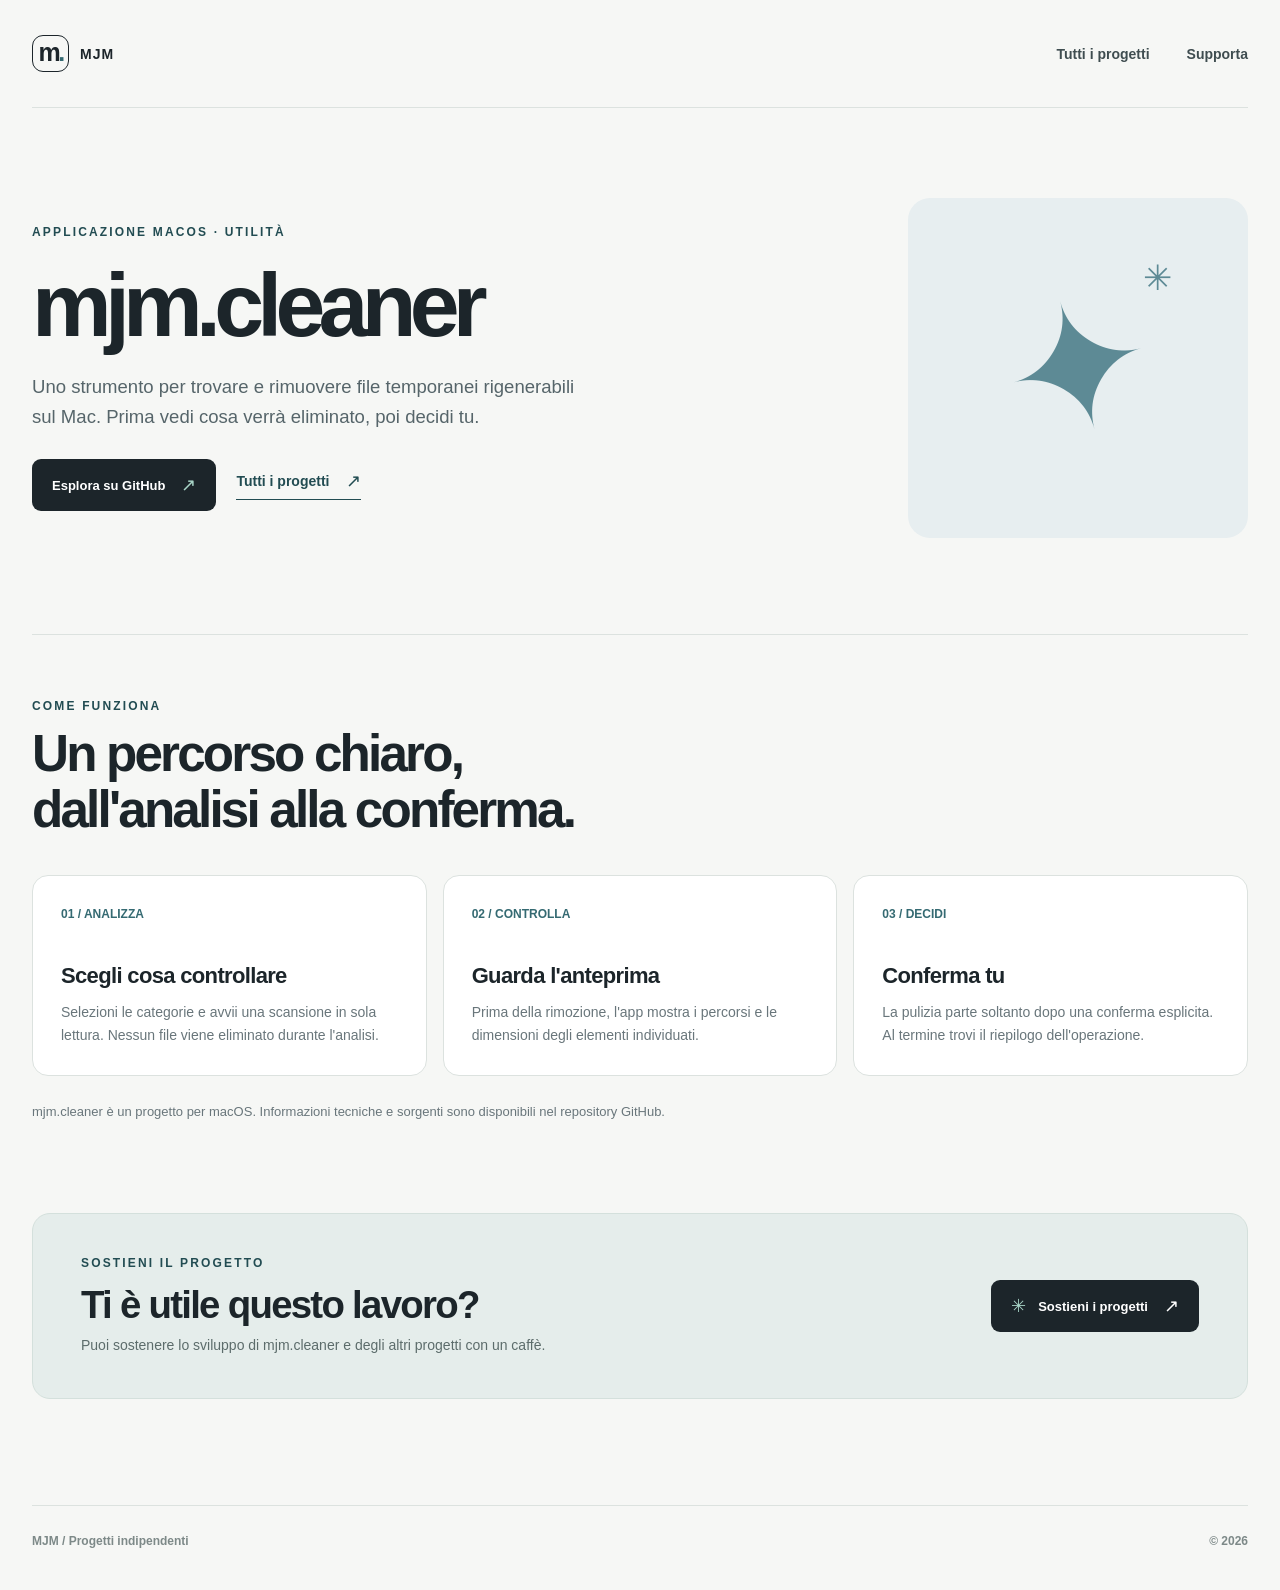
==== projects/mjm-cleaner.html @ 10902856 "feat: add cleaner project detail" ====
<!doctype html>
<html lang="it">
  <head>
    <meta charset="utf-8">
    <meta name="viewport" content="width=device-width, initial-scale=1">
    <meta name="theme-color" content="#f6f7f5">
    <meta name="description" content="mjm.cleaner è un'applicazione macOS per analizzare e rimuovere file temporanei rigenerabili con anteprima e conferma esplicita.">
    <title>mjm.cleaner — MJM</title>
    <link rel="stylesheet" href="../assets/site.css">
  </head>
  <body>
    <div class="page-shell">
      <header class="site-header">
        <a class="brand" href="../index.html" aria-label="MJM, torna alla vetrina">
          <span class="brand-mark" aria-hidden="true">m<span>.</span></span>
          <span class="brand-name">MJM</span>
        </a>
        <nav class="site-nav" aria-label="Navigazione principale">
          <a href="../index.html#projects">Tutti i progetti</a>
          <a href="#support">Supporta</a>
        </nav>
      </header>

      <main>
        <section class="detail-hero" aria-labelledby="cleaner-title">
          <div>
            <p class="eyebrow">Applicazione macOS · Utilità</p>
            <h1 id="cleaner-title">mjm.cleaner</h1>
            <p class="hero-description">Uno strumento per trovare e rimuovere file temporanei rigenerabili sul Mac. Prima vedi cosa verrà eliminato, poi decidi tu.</p>
            <div class="detail-actions">
              <a class="support-button" href="https://github.com/markjackmilian/mjm.cleaner" target="_blank" rel="noopener noreferrer" aria-label="Esplora il repository di mjm.cleaner su GitHub, si apre in una nuova scheda">Esplora su GitHub <span aria-hidden="true">↗</span></a>
              <a class="text-link" href="../index.html#projects">Tutti i progetti <span aria-hidden="true">↗</span></a>
            </div>
          </div>
          <div class="detail-art" aria-hidden="true"><span class="cleaner-spark cleaner-spark--one">✦</span><span class="cleaner-spark cleaner-spark--two">✳</span></div>
        </section>

        <section class="detail-section" aria-labelledby="how-title">
          <p class="eyebrow">Come funziona</p>
          <h2 id="how-title">Un percorso chiaro, dall'analisi alla conferma.</h2>
          <div class="steps-grid">
            <article class="step"><span class="step-index">01 / ANALIZZA</span><h3>Scegli cosa controllare</h3><p>Selezioni le categorie e avvii una scansione in sola lettura. Nessun file viene eliminato durante l'analisi.</p></article>
            <article class="step"><span class="step-index">02 / CONTROLLA</span><h3>Guarda l'anteprima</h3><p>Prima della rimozione, l'app mostra i percorsi e le dimensioni degli elementi individuati.</p></article>
            <article class="step"><span class="step-index">03 / DECIDI</span><h3>Conferma tu</h3><p>La pulizia parte soltanto dopo una conferma esplicita. Al termine trovi il riepilogo dell'operazione.</p></article>
          </div>
          <p class="detail-note">mjm.cleaner è un progetto per macOS. Informazioni tecniche e sorgenti sono disponibili nel repository GitHub.</p>
        </section>

        <section class="support" id="support" aria-labelledby="support-title">
          <div>
            <p class="eyebrow">Sostieni il progetto</p>
            <h2 id="support-title">Ti è utile questo lavoro?</h2>
            <p>Puoi sostenere lo sviluppo di mjm.cleaner e degli altri progetti con un caffè.</p>
          </div>
          <a class="support-button" href="https://buymeacoffee.com/bugbrew" target="_blank" rel="noopener noreferrer" aria-label="Sostieni i progetti su Buy Me a Coffee, si apre in una nuova scheda"><span aria-hidden="true">✳</span> Sostieni i progetti <span aria-hidden="true">↗</span></a>
        </section>
      </main>

      <footer class="site-footer"><span>MJM / Progetti indipendenti</span><span>© 2026</span></footer>
    </div>
  </body>
</html>
---- assets/site.css ----
:root {
  color-scheme: light;
  --canvas: #f6f7f5;
  --surface: #fff;
  --ink: #1c252a;
  --muted: #69767b;
  --line: #dce2df;
  --accent: #356a72;
  --accent-dark: #224c52;
  --soft: #e5edeb;
  font-family: -apple-system, BlinkMacSystemFont, "Segoe UI", Inter, sans-serif;
  font-synthesis: none;
  text-rendering: optimizeLegibility;
  -webkit-font-smoothing: antialiased;
}

* { box-sizing: border-box; }
html { scroll-behavior: smooth; }
body { margin: 0; background: var(--canvas); color: var(--ink); }
a { color: inherit; }
a:focus-visible { outline: 3px solid var(--accent); outline-offset: 5px; border-radius: 3px; }
::selection { background: #d1e4dd; }

.page-shell { width: min(100% - 64px, 1248px); margin-inline: auto; }
.site-header { display: flex; align-items: center; justify-content: space-between; min-height: 108px; border-bottom: 1px solid var(--line); }
.brand { display: inline-flex; align-items: center; gap: 11px; text-decoration: none; font-size: 14px; font-weight: 780; letter-spacing: .07em; }
.brand-mark { display: flex; align-items: baseline; justify-content: center; width: 37px; height: 37px; padding-top: 4px; border: 1px solid var(--ink); border-radius: 11px; font-size: 25px; letter-spacing: -.1em; line-height: 1; }
.brand-mark span { color: var(--accent); }
.site-nav { display: flex; align-items: center; gap: 37px; }
.site-nav a { color: #3f4d50; font-size: 14px; font-weight: 600; text-decoration: none; transition: color .2s ease; }
.site-nav a:hover { color: var(--accent); }

.hero { display: grid; grid-template-columns: minmax(0, 1fr) 238px; gap: 70px; min-height: 560px; padding: 110px 0 106px; }
.hero-copy { max-width: 810px; }
.eyebrow { margin: 0; color: var(--accent-dark); font-size: 12px; font-weight: 780; letter-spacing: .18em; text-transform: uppercase; }
.status-dot { display: inline-block; width: 7px; height: 7px; margin: 0 8px 2px 0; border-radius: 50%; background: #78a79e; }
h1, h2, h3, p { margin-top: 0; }
.hero h1 { margin: 27px 0 29px; max-width: 870px; font-size: clamp(55px, 6.6vw, 98px); line-height: .99; letter-spacing: -.077em; font-weight: 680; }
.hero h1 em { font-style: normal; color: var(--accent); }
.hero-description { max-width: 555px; color: #56656a; font-size: clamp(17px, 1.45vw, 20px); line-height: 1.6; }
.text-link { display: inline-flex; align-items: center; gap: 17px; border-bottom: 1px solid currentColor; padding-bottom: 7px; color: var(--accent-dark); font-size: 14px; font-weight: 750; text-decoration: none; }
.text-link span { font-size: 18px; }
.hero-link { margin-top: 24px; }
.hero-aside { align-self: end; display: flex; flex-direction: column; gap: 22px; color: #728081; font-size: 10px; font-weight: 800; letter-spacing: .14em; }
.hero-orbit { position: relative; display: block; width: 210px; aspect-ratio: 1; border: 1px solid #d8e3e0; border-radius: 50%; }
.hero-orbit::before, .hero-orbit::after { content: ""; position: absolute; border: 1px solid #d8e3e0; border-radius: 50%; }
.hero-orbit::before { inset: 26px; }
.hero-orbit::after { inset: 56px; }
.hero-orbit span { position: absolute; top: 28px; right: 26px; width: 15px; height: 15px; border-radius: 50%; background: var(--accent); }

.projects-section { padding: 92px 0 116px; border-top: 1px solid var(--line); scroll-margin-top: 28px; }
.section-heading { display: flex; justify-content: space-between; align-items: end; gap: 30px; margin-bottom: 38px; }
.section-heading h2 { margin: 15px 0 0; font-size: clamp(37px, 4vw, 56px); line-height: 1.08; letter-spacing: -.055em; font-weight: 660; }
.section-heading h2 span { color: #7c8a8d; }
.section-heading > p { margin: 0 2px 5px 0; color: var(--muted); font-size: 14px; line-height: 1.6; }
.project-grid { display: grid; grid-template-columns: repeat(3, minmax(0, 1fr)); gap: 16px; }
.project-card { display: flex; flex-direction: column; min-width: 0; min-height: 438px; overflow: hidden; background: var(--surface); border: 1px solid var(--line); border-radius: 18px; transition: transform .25s ease, box-shadow .25s ease, border-color .25s ease; }
.project-card:not(.project-card--soon):hover { transform: translateY(-4px); box-shadow: 0 18px 36px #1b363c0a; border-color: #c9d7d3; }
.card-top { display: flex; align-items: center; justify-content: space-between; padding: 25px 25px 0; }
.card-index { color: #8b9898; font-size: 12px; font-weight: 700; letter-spacing: .08em; }
.card-category { padding: 7px 10px; border-radius: 100px; background: #f3f6f4; color: #536764; font-size: 11px; font-weight: 720; }
.card-art { position: relative; display: grid; place-items: center; min-height: 198px; margin: 18px 24px 0; overflow: hidden; border-radius: 11px; }
.card-art--toolotoolo { background: #e8eee6; }
.toolotoolo-shape { width: 110px; height: 110px; border-radius: 32px; background: #95b5a2; transform: rotate(-22deg); box-shadow: 46px 25px 0 -17px #d2e1d4, -39px -21px 0 -25px #5f8d79; }
.card-art--orbit { background: #e9e9ee; }
.orbit-ring { position: absolute; border: 1px solid #aeb5c7; border-radius: 50%; transform: rotate(-30deg) scaleY(.57); }
.orbit-ring--outer { width: 220px; height: 220px; }
.orbit-ring--inner { width: 155px; height: 155px; border-color: #717e9d; }
.orbit-core { width: 72px; height: 72px; border-radius: 50%; background: #7182ad; box-shadow: inset -18px -14px 22px #566b96; }
.card-art--cleaner { background: #e7eef0; }
.cleaner-spark { position: absolute; color: #5d8a95; line-height: 1; }
.cleaner-spark--one { font-size: 126px; transform: rotate(-15deg); }
.cleaner-spark--two { top: 26px; right: 77px; font-size: 29px; }
.card-content { display: flex; flex: 1; flex-direction: column; padding: 25px; }
.card-content h3 { margin: 0 0 10px; font-size: 27px; line-height: 1.1; font-weight: 680; letter-spacing: -.045em; }
.card-content p { margin: 0; max-width: 290px; color: var(--muted); font-size: 14px; line-height: 1.55; }
.card-link { display: inline-flex; align-items: center; justify-content: space-between; gap: 12px; align-self: stretch; margin-top: auto; padding-top: 28px; color: var(--accent-dark); font-size: 13px; font-weight: 760; text-decoration: none; }
.card-link span { font-size: 19px; transition: transform .2s ease; }
.card-link:hover span { transform: translate(2px, -2px); }
.project-card--soon { background: transparent; border-style: dashed; border-color: #cfd9d5; }
.project-card--soon .card-category { background: #e8eeeb; color: #6c807b; }
.soon-mark { display: grid; place-items: center; flex: 1; min-height: 185px; color: #acbdb6; font-size: 86px; font-weight: 220; line-height: 1; }
.project-card--soon .card-content { flex: 0 0 auto; }
.project-card--soon .card-content h3 { color: #677772; }
.soon-label { margin-top: 29px; color: #879792; font-size: 12px; font-weight: 700; }

.support { display: flex; align-items: center; justify-content: space-between; gap: 36px; margin: 0 0 106px; padding: 42px 48px; border: 1px solid #d4e0dc; border-radius: 18px; background: var(--soft); scroll-margin-top: 28px; }
.support h2 { margin: 13px 0 8px; font-size: clamp(28px, 3vw, 40px); line-height: 1.15; letter-spacing: -.045em; font-weight: 660; }
.support p:last-child { margin: 0; color: #5c6c6b; font-size: 14px; line-height: 1.55; }
.support-button { display: inline-flex; align-items: center; justify-content: center; gap: 12px; flex: 0 0 auto; min-height: 52px; padding: 0 20px; border-radius: 9px; background: var(--ink); color: #fff; font-size: 13px; font-weight: 730; text-decoration: none; transition: background .2s ease, transform .2s ease; }
.support-button:hover { background: var(--accent-dark); transform: translateY(-2px); }
.support-button span:first-child { font-size: 18px; color: #a8d5c7; }
.support-button span:last-child { font-size: 18px; margin-left: 4px; }
.site-footer { display: flex; justify-content: space-between; gap: 20px; padding: 28px 0 42px; border-top: 1px solid var(--line); color: #7d8988; font-size: 12px; font-weight: 600; }

.detail-hero { display: grid; grid-template-columns: minmax(0, 1fr) 340px; gap: 70px; align-items: center; padding: 90px 0 96px; }
.detail-hero h1 { margin: 22px 0 22px; font-size: clamp(59px, 7vw, 100px); line-height: 1; letter-spacing: -.075em; font-weight: 690; }
.detail-hero .hero-description { margin-bottom: 28px; }
.detail-actions { display: flex; flex-wrap: wrap; gap: 20px; align-items: center; }
.detail-art { position: relative; display: grid; place-items: center; height: 340px; border-radius: 22px; background: #e7eef0; overflow: hidden; }
.detail-art .cleaner-spark--one { font-size: 175px; }
.detail-art .cleaner-spark--two { top: 62px; right: 76px; font-size: 35px; }
.detail-section { padding: 64px 0 90px; border-top: 1px solid var(--line); }
.detail-section h2 { max-width: 650px; margin: 13px 0 36px; font-size: clamp(34px, 4vw, 52px); line-height: 1.1; letter-spacing: -.055em; }
.steps-grid { display: grid; grid-template-columns: repeat(3, minmax(0, 1fr)); gap: 16px; }
.step { padding: 28px; border: 1px solid var(--line); border-radius: 16px; background: var(--surface); }
.step-index { display: inline-block; margin-bottom: 42px; color: var(--accent); font-size: 12px; font-weight: 760; }
.step h3 { margin-bottom: 12px; font-size: 22px; letter-spacing: -.03em; }
.step p { margin-bottom: 0; color: var(--muted); font-size: 14px; line-height: 1.65; }
.detail-note { margin: 26px 0 0; color: var(--muted); font-size: 13px; line-height: 1.6; }

@media (max-width: 970px) {
  .hero { grid-template-columns: minmax(0, 1fr) 170px; gap: 30px; }
  .hero-orbit { width: 165px; }
  .project-grid { grid-template-columns: repeat(2, minmax(0, 1fr)); }
  .detail-hero { grid-template-columns: minmax(0, 1fr) 250px; gap: 28px; }
  .detail-art { height: 250px; }
  .steps-grid { grid-template-columns: repeat(2, minmax(0, 1fr)); }
}

@media (max-width: 640px) {
  .page-shell { width: min(100% - 36px, 500px); }
  .site-header { min-height: 76px; }
  .brand-name { display: none; }
  .site-nav { gap: 20px; }
  .site-nav a { font-size: 13px; }
  .hero { display: block; min-height: auto; padding: 78px 0 83px; }
  .hero h1 { font-size: clamp(50px, 12.3vw, 76px); }
  .hero-description { font-size: 17px; }
  .hero-aside { display: none; }
  .projects-section { padding: 70px 0 82px; }
  .section-heading { display: block; margin-bottom: 29px; }
  .section-heading > p { margin-top: 13px; }
  .section-heading > p br { display: none; }
  .project-grid { grid-template-columns: 1fr; gap: 14px; }
  .project-card { min-height: 410px; }
  .support { display: block; padding: 31px 25px; margin-bottom: 75px; }
  .support-button { margin-top: 25px; }
  .site-footer { padding-bottom: 30px; }
  .detail-hero { display: block; padding: 70px 0 78px; }
  .detail-art { height: 245px; margin-top: 42px; }
  .detail-section { padding: 60px 0 72px; }
  .steps-grid { grid-template-columns: 1fr; }
  .step-index { margin-bottom: 30px; }
}

@media (prefers-reduced-motion: reduce) {
  html { scroll-behavior: auto; }
  *, *::before, *::after { transition-duration: .01ms !important; animation-duration: .01ms !important; }
}
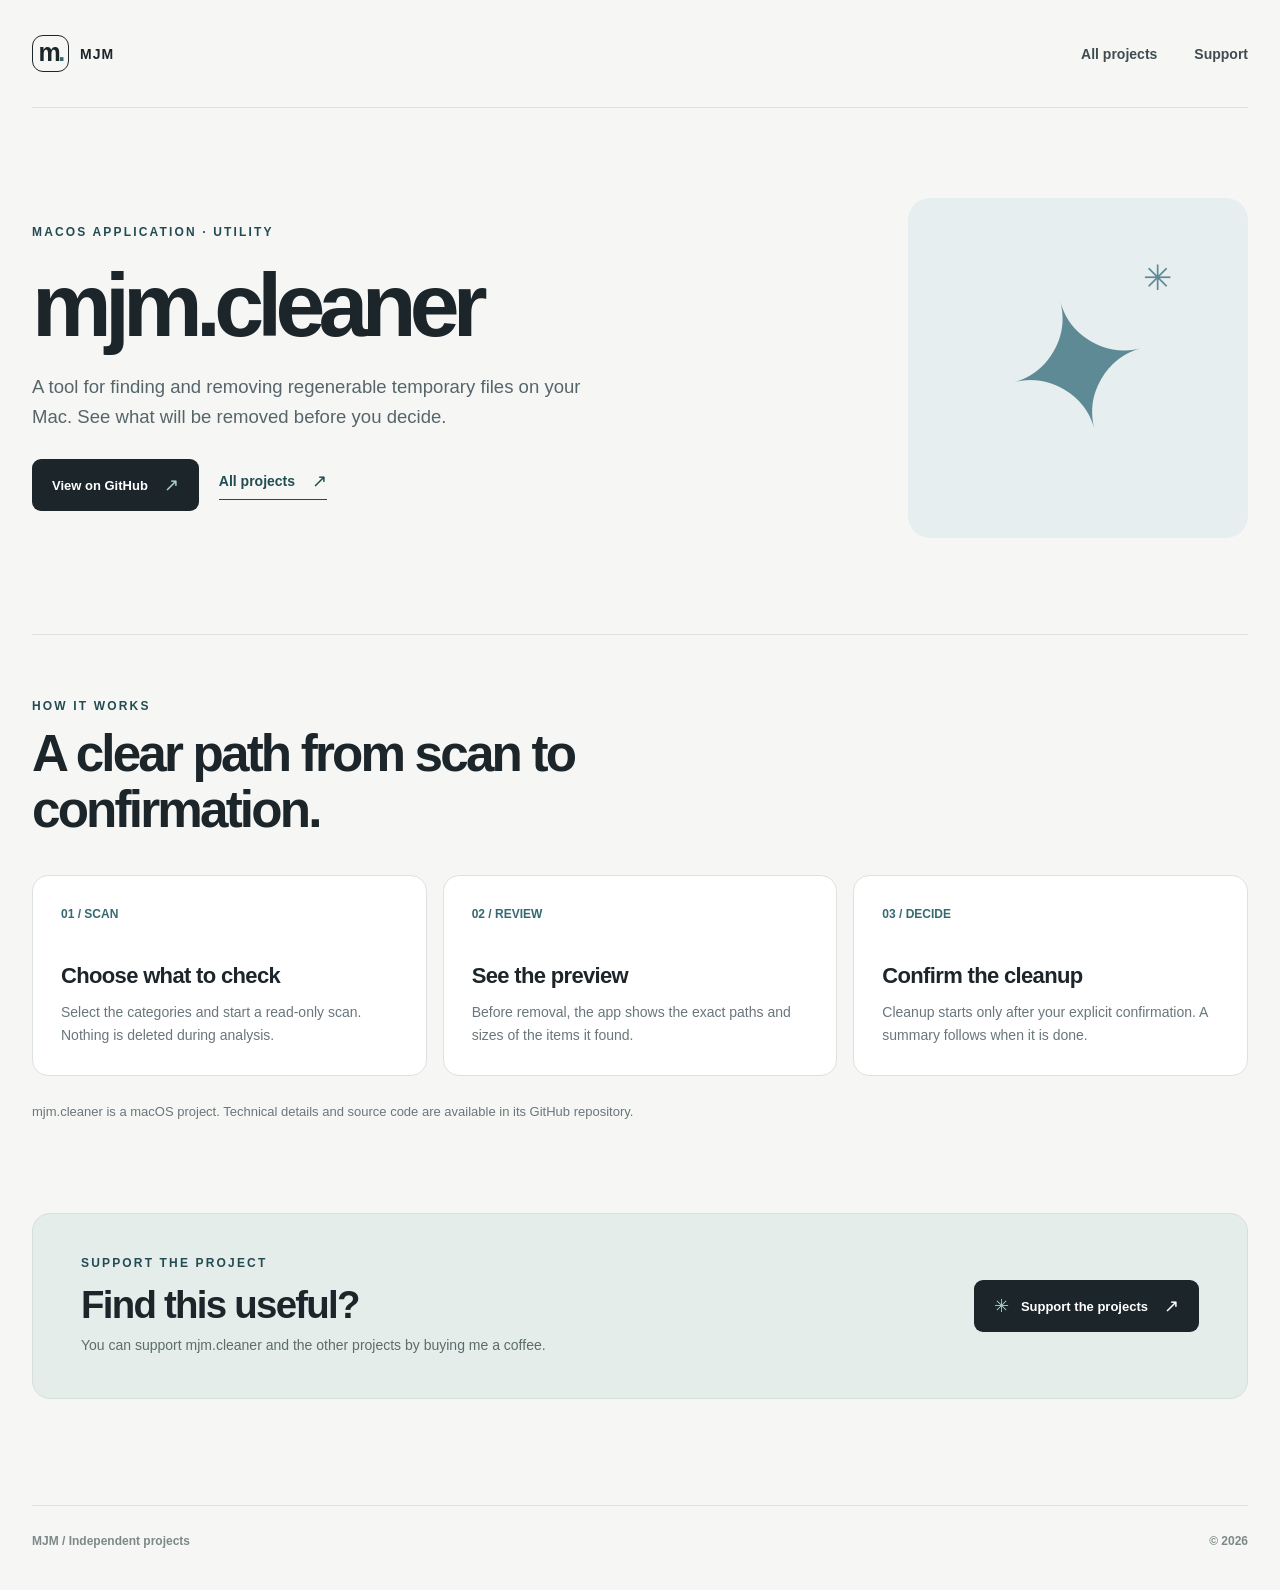
==== commit 5a219ca9: "feat: switch showcase to English and document Pages release" ====
--- a/projects/mjm-cleaner.html
+++ b/projects/mjm-cleaner.html
@@ -1,62 +1,62 @@
 <!doctype html>
-<html lang="it">
+<html lang="en">
   <head>
     <meta charset="utf-8">
     <meta name="viewport" content="width=device-width, initial-scale=1">
     <meta name="theme-color" content="#f6f7f5">
-    <meta name="description" content="mjm.cleaner è un'applicazione macOS per analizzare e rimuovere file temporanei rigenerabili con anteprima e conferma esplicita.">
+    <meta name="description" content="mjm.cleaner is a macOS app for finding and removing regenerable temporary files with a preview and explicit confirmation.">
     <title>mjm.cleaner — MJM</title>
     <link rel="stylesheet" href="../assets/site.css">
   </head>
   <body>
     <div class="page-shell">
       <header class="site-header">
-        <a class="brand" href="../index.html" aria-label="MJM, torna alla vetrina">
+        <a class="brand" href="../index.html" aria-label="MJM, back to the showcase">
           <span class="brand-mark" aria-hidden="true">m<span>.</span></span>
           <span class="brand-name">MJM</span>
         </a>
-        <nav class="site-nav" aria-label="Navigazione principale">
-          <a href="../index.html#projects">Tutti i progetti</a>
-          <a href="#support">Supporta</a>
+        <nav class="site-nav" aria-label="Main navigation">
+          <a href="../index.html#projects">All projects</a>
+          <a href="#support">Support</a>
         </nav>
       </header>
 
       <main>
         <section class="detail-hero" aria-labelledby="cleaner-title">
           <div>
-            <p class="eyebrow">Applicazione macOS · Utilità</p>
+            <p class="eyebrow">macOS application · Utility</p>
             <h1 id="cleaner-title">mjm.cleaner</h1>
-            <p class="hero-description">Uno strumento per trovare e rimuovere file temporanei rigenerabili sul Mac. Prima vedi cosa verrà eliminato, poi decidi tu.</p>
+            <p class="hero-description">A tool for finding and removing regenerable temporary files on your Mac. See what will be removed before you decide.</p>
             <div class="detail-actions">
-              <a class="support-button" href="https://github.com/markjackmilian/mjm.cleaner" target="_blank" rel="noopener noreferrer" aria-label="Esplora il repository di mjm.cleaner su GitHub, si apre in una nuova scheda">Esplora su GitHub <span aria-hidden="true">↗</span></a>
-              <a class="text-link" href="../index.html#projects">Tutti i progetti <span aria-hidden="true">↗</span></a>
+              <a class="support-button" href="https://github.com/markjackmilian/mjm.cleaner" target="_blank" rel="noopener noreferrer" aria-label="Explore the mjm.cleaner repository on GitHub, opens in a new tab">View on GitHub <span aria-hidden="true">↗</span></a>
+              <a class="text-link" href="../index.html#projects">All projects <span aria-hidden="true">↗</span></a>
             </div>
           </div>
           <div class="detail-art" aria-hidden="true"><span class="cleaner-spark cleaner-spark--one">✦</span><span class="cleaner-spark cleaner-spark--two">✳</span></div>
         </section>
 
         <section class="detail-section" aria-labelledby="how-title">
-          <p class="eyebrow">Come funziona</p>
-          <h2 id="how-title">Un percorso chiaro, dall'analisi alla conferma.</h2>
+          <p class="eyebrow">How it works</p>
+          <h2 id="how-title">A clear path from scan to confirmation.</h2>
           <div class="steps-grid">
-            <article class="step"><span class="step-index">01 / ANALIZZA</span><h3>Scegli cosa controllare</h3><p>Selezioni le categorie e avvii una scansione in sola lettura. Nessun file viene eliminato durante l'analisi.</p></article>
-            <article class="step"><span class="step-index">02 / CONTROLLA</span><h3>Guarda l'anteprima</h3><p>Prima della rimozione, l'app mostra i percorsi e le dimensioni degli elementi individuati.</p></article>
-            <article class="step"><span class="step-index">03 / DECIDI</span><h3>Conferma tu</h3><p>La pulizia parte soltanto dopo una conferma esplicita. Al termine trovi il riepilogo dell'operazione.</p></article>
+            <article class="step"><span class="step-index">01 / SCAN</span><h3>Choose what to check</h3><p>Select the categories and start a read-only scan. Nothing is deleted during analysis.</p></article>
+            <article class="step"><span class="step-index">02 / REVIEW</span><h3>See the preview</h3><p>Before removal, the app shows the exact paths and sizes of the items it found.</p></article>
+            <article class="step"><span class="step-index">03 / DECIDE</span><h3>Confirm the cleanup</h3><p>Cleanup starts only after your explicit confirmation. A summary follows when it is done.</p></article>
           </div>
-          <p class="detail-note">mjm.cleaner è un progetto per macOS. Informazioni tecniche e sorgenti sono disponibili nel repository GitHub.</p>
+          <p class="detail-note">mjm.cleaner is a macOS project. Technical details and source code are available in its GitHub repository.</p>
         </section>
 
         <section class="support" id="support" aria-labelledby="support-title">
           <div>
-            <p class="eyebrow">Sostieni il progetto</p>
-            <h2 id="support-title">Ti è utile questo lavoro?</h2>
-            <p>Puoi sostenere lo sviluppo di mjm.cleaner e degli altri progetti con un caffè.</p>
+            <p class="eyebrow">Support the project</p>
+            <h2 id="support-title">Find this useful?</h2>
+            <p>You can support mjm.cleaner and the other projects by buying me a coffee.</p>
           </div>
-          <a class="support-button" href="https://buymeacoffee.com/bugbrew" target="_blank" rel="noopener noreferrer" aria-label="Sostieni i progetti su Buy Me a Coffee, si apre in una nuova scheda"><span aria-hidden="true">✳</span> Sostieni i progetti <span aria-hidden="true">↗</span></a>
+          <a class="support-button" href="https://buymeacoffee.com/bugbrew" target="_blank" rel="noopener noreferrer" aria-label="Support the projects on Buy Me a Coffee, opens in a new tab"><span aria-hidden="true">✳</span> Support the projects <span aria-hidden="true">↗</span></a>
         </section>
       </main>
 
-      <footer class="site-footer"><span>MJM / Progetti indipendenti</span><span>© 2026</span></footer>
+      <footer class="site-footer"><span>MJM / Independent projects</span><span>© 2026</span></footer>
     </div>
   </body>
 </html>
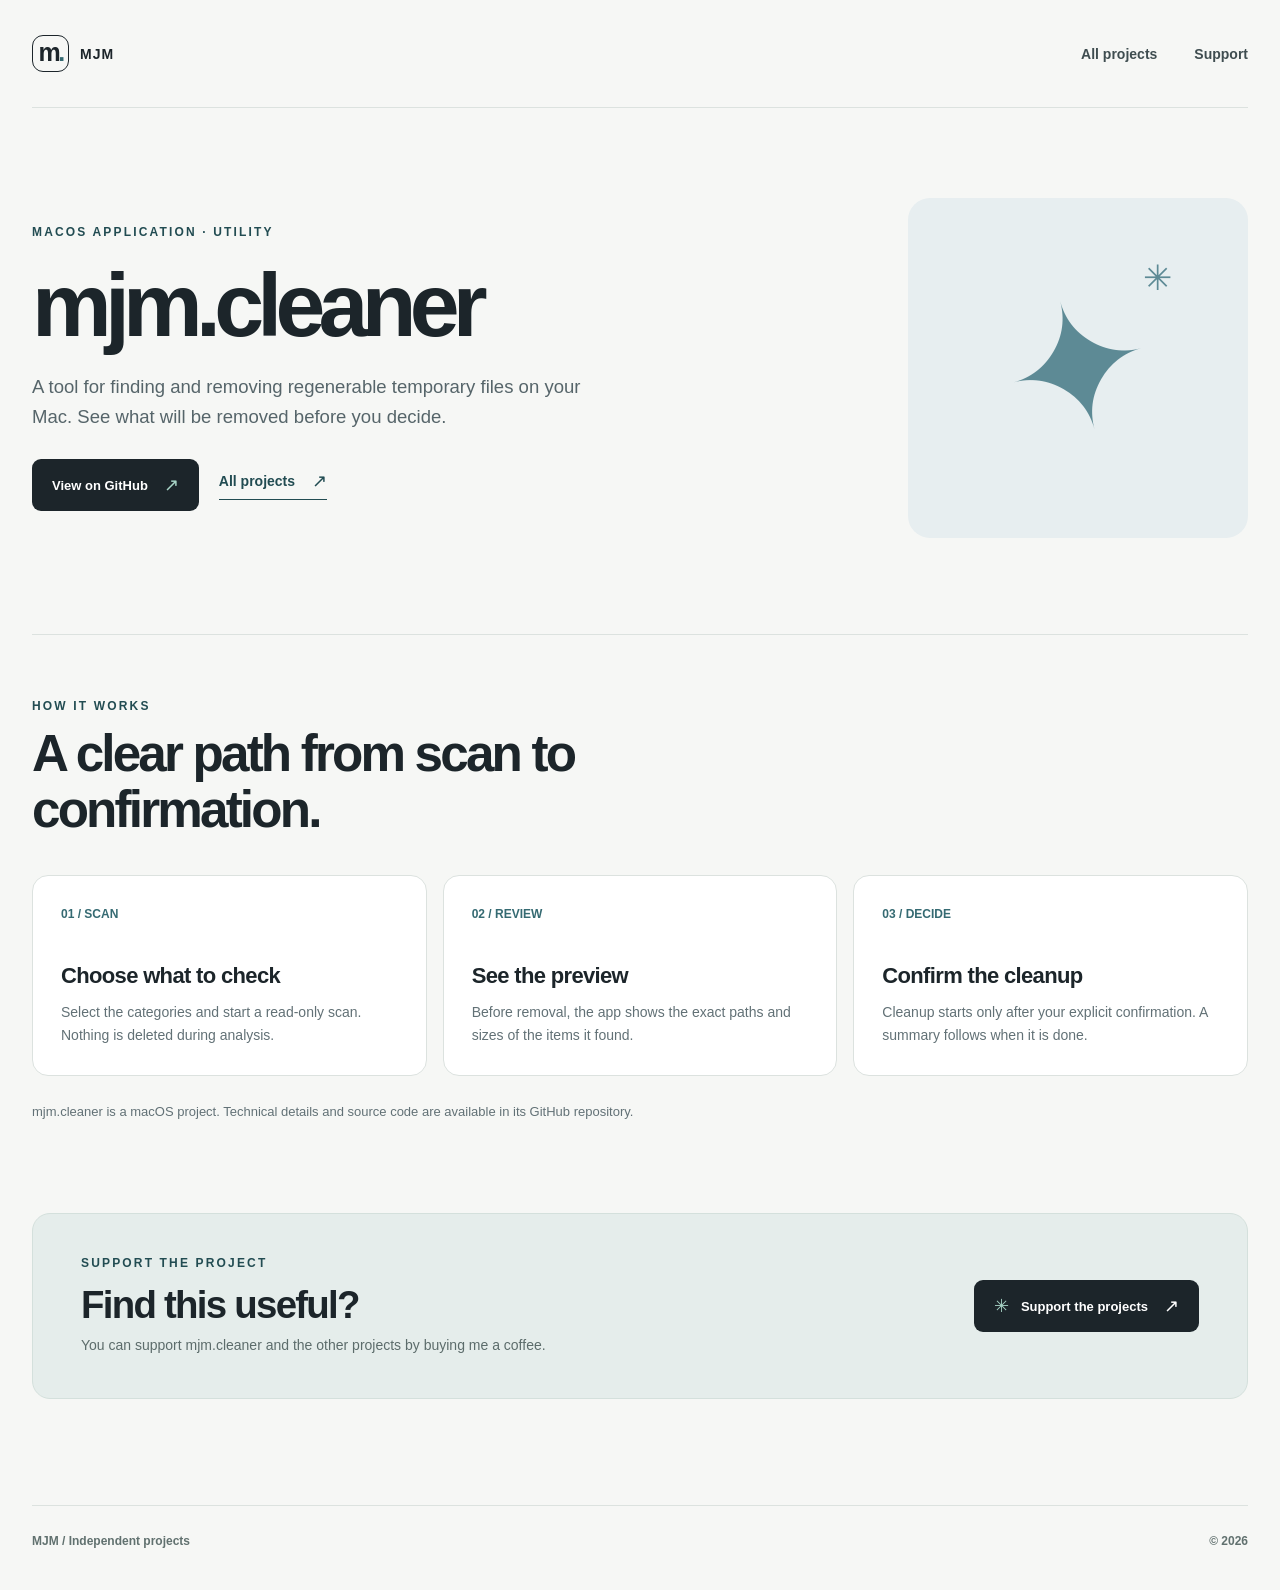
==== commit 949f0600: "fix: improve link names and text contrast" ====
--- a/projects/mjm-cleaner.html
+++ b/projects/mjm-cleaner.html
@@ -28,7 +28,7 @@
             <h1 id="cleaner-title">mjm.cleaner</h1>
             <p class="hero-description">A tool for finding and removing regenerable temporary files on your Mac. See what will be removed before you decide.</p>
             <div class="detail-actions">
-              <a class="support-button" href="https://github.com/markjackmilian/mjm.cleaner" target="_blank" rel="noopener noreferrer" aria-label="Explore the mjm.cleaner repository on GitHub, opens in a new tab">View on GitHub <span aria-hidden="true">↗</span></a>
+              <a class="support-button" href="https://github.com/markjackmilian/mjm.cleaner" target="_blank" rel="noopener noreferrer" aria-label="View on GitHub: mjm.cleaner, opens in a new tab">View on GitHub <span aria-hidden="true">↗</span></a>
               <a class="text-link" href="../index.html#projects">All projects <span aria-hidden="true">↗</span></a>
             </div>
           </div>
--- a/assets/site.css
+++ b/assets/site.css
@@ -3,7 +3,7 @@
   --canvas: #f6f7f5;
   --surface: #fff;
   --ink: #1c252a;
-  --muted: #69767b;
+  --muted: #627176;
   --line: #dce2df;
   --accent: #356a72;
   --accent-dark: #224c52;
@@ -41,7 +41,7 @@
 .text-link { display: inline-flex; align-items: center; gap: 17px; border-bottom: 1px solid currentColor; padding-bottom: 7px; color: var(--accent-dark); font-size: 14px; font-weight: 750; text-decoration: none; }
 .text-link span { font-size: 18px; }
 .hero-link { margin-top: 24px; }
-.hero-aside { align-self: end; display: flex; flex-direction: column; gap: 22px; color: #728081; font-size: 10px; font-weight: 800; letter-spacing: .14em; }
+.hero-aside { align-self: end; display: flex; flex-direction: column; gap: 22px; color: #61716f; font-size: 10px; font-weight: 800; letter-spacing: .14em; }
 .hero-orbit { position: relative; display: block; width: 210px; aspect-ratio: 1; border: 1px solid #d8e3e0; border-radius: 50%; }
 .hero-orbit::before, .hero-orbit::after { content: ""; position: absolute; border: 1px solid #d8e3e0; border-radius: 50%; }
 .hero-orbit::before { inset: 26px; }
@@ -57,7 +57,7 @@
 .project-card { display: flex; flex-direction: column; min-width: 0; min-height: 438px; overflow: hidden; background: var(--surface); border: 1px solid var(--line); border-radius: 18px; transition: transform .25s ease, box-shadow .25s ease, border-color .25s ease; }
 .project-card:not(.project-card--soon):hover { transform: translateY(-4px); box-shadow: 0 18px 36px #1b363c0a; border-color: #c9d7d3; }
 .card-top { display: flex; align-items: center; justify-content: space-between; padding: 25px 25px 0; }
-.card-index { color: #8b9898; font-size: 12px; font-weight: 700; letter-spacing: .08em; }
+.card-index { color: #647474; font-size: 12px; font-weight: 700; letter-spacing: .08em; }
 .card-category { padding: 7px 10px; border-radius: 100px; background: #f3f6f4; color: #536764; font-size: 11px; font-weight: 720; }
 .card-art { position: relative; display: grid; place-items: center; min-height: 198px; margin: 18px 24px 0; overflow: hidden; border-radius: 11px; }
 .card-art--toolotoolo { background: #e8eee6; }
@@ -78,11 +78,11 @@
 .card-link span { font-size: 19px; transition: transform .2s ease; }
 .card-link:hover span { transform: translate(2px, -2px); }
 .project-card--soon { background: transparent; border-style: dashed; border-color: #cfd9d5; }
-.project-card--soon .card-category { background: #e8eeeb; color: #6c807b; }
+.project-card--soon .card-category { background: #e8eeeb; color: #526861; }
 .soon-mark { display: grid; place-items: center; flex: 1; min-height: 185px; color: #acbdb6; font-size: 86px; font-weight: 220; line-height: 1; }
 .project-card--soon .card-content { flex: 0 0 auto; }
 .project-card--soon .card-content h3 { color: #677772; }
-.soon-label { margin-top: 29px; color: #879792; font-size: 12px; font-weight: 700; }
+.soon-label { margin-top: 29px; color: #63756e; font-size: 12px; font-weight: 700; }
 
 .support { display: flex; align-items: center; justify-content: space-between; gap: 36px; margin: 0 0 106px; padding: 42px 48px; border: 1px solid #d4e0dc; border-radius: 18px; background: var(--soft); scroll-margin-top: 28px; }
 .support h2 { margin: 13px 0 8px; font-size: clamp(28px, 3vw, 40px); line-height: 1.15; letter-spacing: -.045em; font-weight: 660; }
@@ -91,7 +91,7 @@
 .support-button:hover { background: var(--accent-dark); transform: translateY(-2px); }
 .support-button span:first-child { font-size: 18px; color: #a8d5c7; }
 .support-button span:last-child { font-size: 18px; margin-left: 4px; }
-.site-footer { display: flex; justify-content: space-between; gap: 20px; padding: 28px 0 42px; border-top: 1px solid var(--line); color: #7d8988; font-size: 12px; font-weight: 600; }
+.site-footer { display: flex; justify-content: space-between; gap: 20px; padding: 28px 0 42px; border-top: 1px solid var(--line); color: #61716f; font-size: 12px; font-weight: 600; }
 
 .detail-hero { display: grid; grid-template-columns: minmax(0, 1fr) 340px; gap: 70px; align-items: center; padding: 90px 0 96px; }
 .detail-hero h1 { margin: 22px 0 22px; font-size: clamp(59px, 7vw, 100px); line-height: 1; letter-spacing: -.075em; font-weight: 690; }
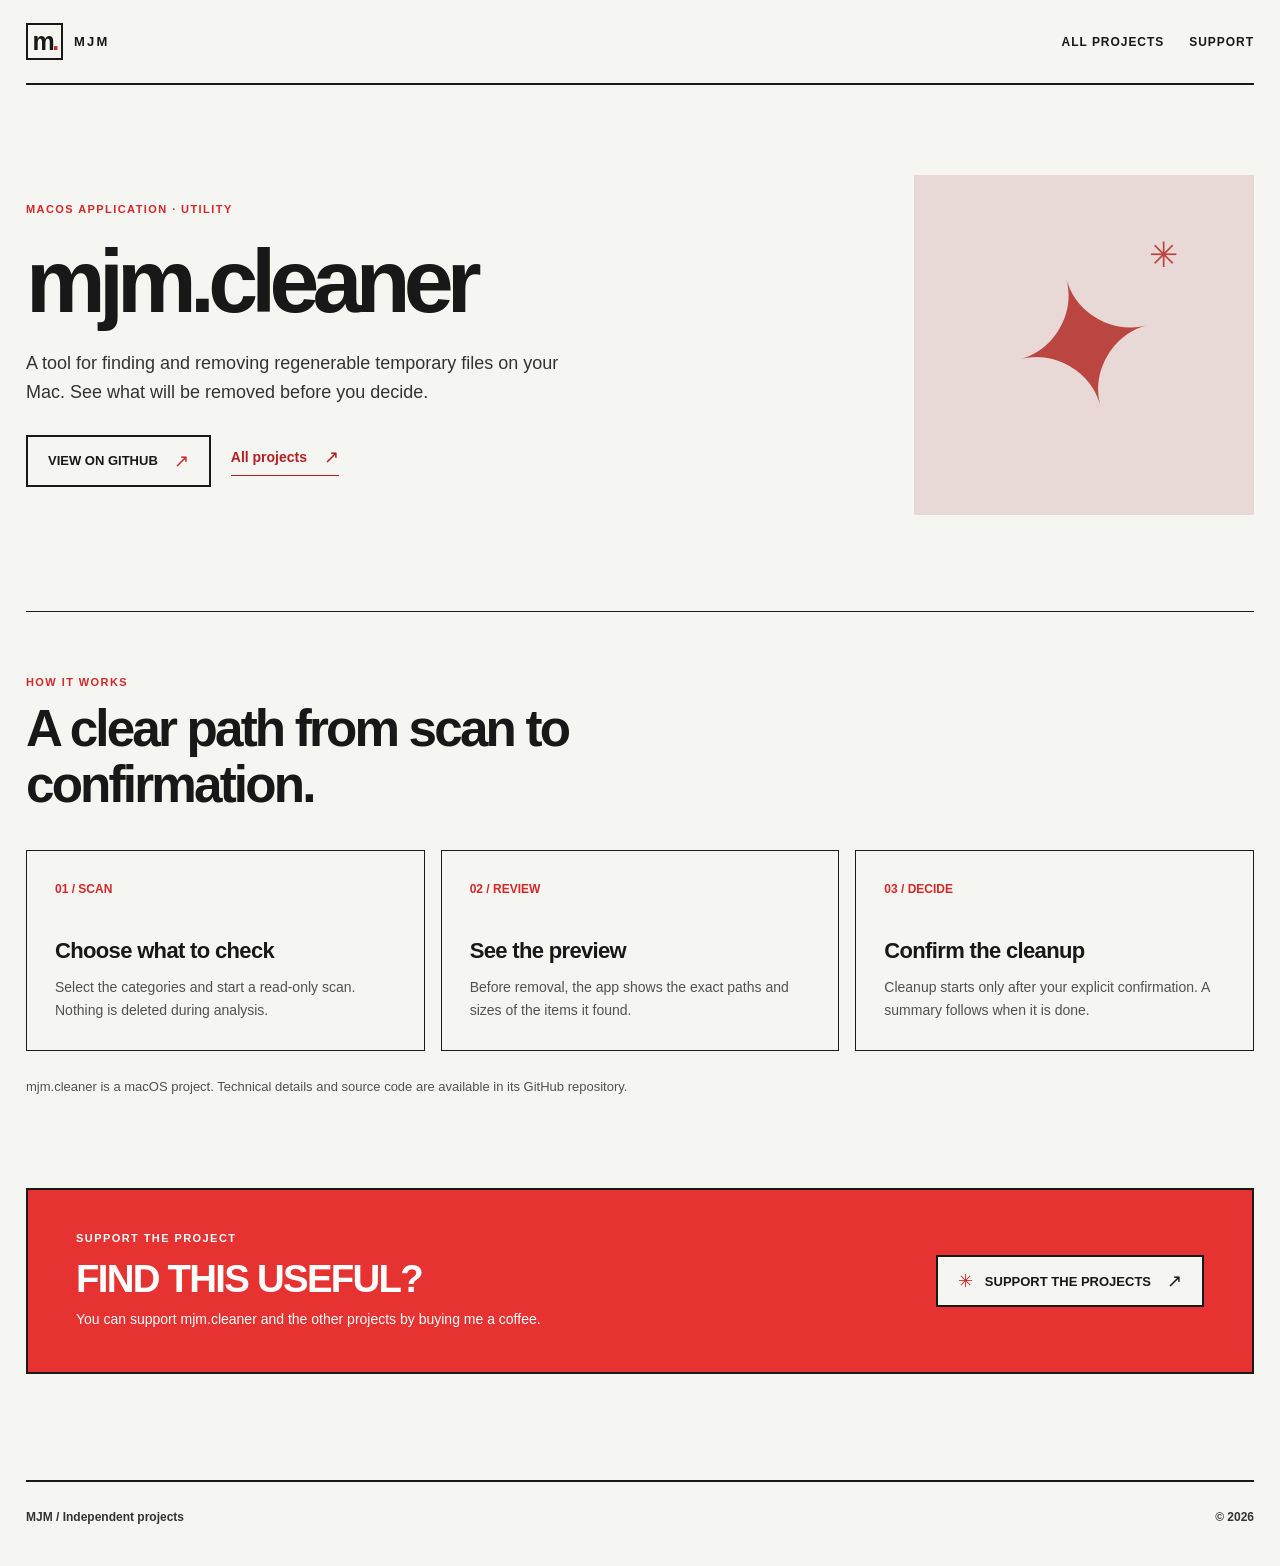
==== commit cc3209ee: "feat: apply Swiss visual style" ====
--- a/projects/mjm-cleaner.html
+++ b/projects/mjm-cleaner.html
@@ -3,10 +3,11 @@
   <head>
     <meta charset="utf-8">
     <meta name="viewport" content="width=device-width, initial-scale=1">
-    <meta name="theme-color" content="#f6f7f5">
+    <meta name="theme-color" content="#f5f5f1">
     <meta name="description" content="mjm.cleaner is a macOS app for finding and removing regenerable temporary files with a preview and explicit confirmation.">
     <title>mjm.cleaner — MJM</title>
     <link rel="stylesheet" href="../assets/site.css">
+    <link rel="stylesheet" href="../assets/site-swiss.css?v=2">
   </head>
   <body>
     <div class="page-shell">
--- a/assets/site.css
+++ b/assets/site.css
@@ -47,6 +47,24 @@
 .hero-orbit::before { inset: 26px; }
 .hero-orbit::after { inset: 56px; }
 .hero-orbit span { position: absolute; top: 28px; right: 26px; width: 15px; height: 15px; border-radius: 50%; background: var(--accent); }
+
+.about-section { display: grid; grid-template-columns: minmax(0, .95fr) minmax(0, 1.05fr); gap: clamp(36px, 6vw, 88px); padding: 58px 0 82px; border-top: 1px solid var(--line); scroll-margin-top: 28px; }
+.about-intro { display: flex; align-items: flex-start; gap: 25px; }
+.about-avatar-link { display: block; flex: 0 0 auto; border-radius: 22px; }
+.about-avatar { display: block; width: 112px; height: 112px; border: 4px solid var(--surface); border-radius: 22px; object-fit: cover; box-shadow: 0 10px 30px #1b363c16; }
+.about-intro .eyebrow { margin: 5px 0 17px; }
+.about-intro h2 { margin: 0 0 8px; font-size: clamp(36px, 4vw, 54px); line-height: 1.03; letter-spacing: -.06em; font-weight: 670; }
+.about-handle { margin: 0; color: var(--muted); font-size: 14px; line-height: 1.6; }
+.about-handle span { margin: 0 7px; color: #9aa8a5; }
+.about-description { max-width: 530px; margin: 0 0 20px; color: #46585c; font-size: 17px; line-height: 1.62; }
+.github-stats { display: grid; grid-template-columns: repeat(3, minmax(0, 1fr)); gap: 17px; margin: 38px 0 32px; padding: 26px 0; border-top: 1px solid var(--line); border-bottom: 1px solid var(--line); }
+.github-stat { display: flex; flex-direction: column; gap: 7px; }
+.github-stat strong { font-size: clamp(29px, 3vw, 39px); line-height: 1; font-weight: 650; letter-spacing: -.06em; }
+.github-stat span { color: var(--muted); font-size: 12px; line-height: 1.45; }
+.github-achievements .eyebrow { margin-bottom: 14px; }
+.github-achievements ul { display: flex; flex-wrap: wrap; gap: 8px; margin: 0; padding: 0; list-style: none; }
+.github-achievements li { padding: 9px 12px; border: 1px solid #d5e0dc; border-radius: 100px; background: #edf3f0; color: #345e59; font-size: 12px; font-weight: 680; }
+.stats-note { margin: 18px 0 0; color: #73817f; font-size: 11px; line-height: 1.5; }
 
 .projects-section { padding: 92px 0 116px; border-top: 1px solid var(--line); scroll-margin-top: 28px; }
 .section-heading { display: flex; justify-content: space-between; align-items: end; gap: 30px; margin-bottom: 38px; }
@@ -112,6 +130,7 @@
 @media (max-width: 970px) {
   .hero { grid-template-columns: minmax(0, 1fr) 170px; gap: 30px; }
   .hero-orbit { width: 165px; }
+  .about-section { grid-template-columns: 1fr; gap: 33px; }
   .project-grid { grid-template-columns: repeat(2, minmax(0, 1fr)); }
   .detail-hero { grid-template-columns: minmax(0, 1fr) 250px; gap: 28px; }
   .detail-art { height: 250px; }
@@ -128,6 +147,16 @@
   .hero h1 { font-size: clamp(50px, 12.3vw, 76px); }
   .hero-description { font-size: 17px; }
   .hero-aside { display: none; }
+  .about-section { padding: 48px 0 65px; gap: 28px; }
+  .about-intro { align-items: center; gap: 17px; }
+  .about-avatar { width: 78px; height: 78px; border-radius: 17px; }
+  .about-intro .eyebrow { margin: 0 0 10px; }
+  .about-intro h2 { font-size: clamp(31px, 8vw, 44px); }
+  .about-handle { font-size: 12px; }
+  .about-description { font-size: 16px; }
+  .github-stats { gap: 10px; margin: 31px 0 26px; }
+  .github-stat strong { font-size: clamp(27px, 7vw, 36px); }
+  .github-stat span { font-size: 11px; }
   .projects-section { padding: 70px 0 82px; }
   .section-heading { display: block; margin-bottom: 29px; }
   .section-heading > p { margin-top: 13px; }
--- a/assets/site-swiss.css
+++ b/assets/site-swiss.css
@@ -0,0 +1,76 @@
+:root { --canvas: #f5f5f1; --surface: #f5f5f1; --ink: #181818; --muted: #515151; --line: #1c1c1c; --accent: #d52829; --accent-dark: #b31f23; --soft: #e63230; font-family: Arial, Helvetica, sans-serif; }
+body { background: #f5f5f1; color: #181818; }
+::selection { background: #e63230; color: #fff; }
+.page-shell { width: min(100% - 52px, 1440px); }
+.site-header { min-height: 85px; border-bottom: 2px solid #181818; }
+.brand { font-size: 13px; letter-spacing: .17em; }
+.brand-mark { border: 2px solid #181818; border-radius: 0; font-weight: 800; }
+.brand-mark span { color: #d52829; }
+.site-nav { gap: 25px; }
+.site-nav a { color: #181818; font-size: 12px; font-weight: 800; text-transform: uppercase; letter-spacing: .08em; }
+.site-nav a:hover { color: #d52829; }
+.eyebrow { color: #d52829; font-size: 11px; letter-spacing: .13em; }
+.status-dot { border-radius: 0; background: #d52829; }
+.hero { grid-template-columns: 1fr 170px; min-height: 575px; padding: 83px 0 91px; }
+.hero h1 { max-width: 1040px; margin: 34px 0 29px; font-family: Arial, Helvetica, sans-serif; font-size: clamp(76px, 9vw, 134px); font-weight: 900; line-height: .84; letter-spacing: -.095em; text-transform: uppercase; }
+.hero h1 em { color: #d52829; }
+.hero-description { color: #333; font-size: 18px; }
+.hero-aside { align-self: start; color: #343434; font-size: 10px; }
+.hero-orbit { width: 160px; border-color: #181818; border-radius: 0; transform: rotate(-11deg); }
+.hero-orbit::before, .hero-orbit::after { border-color: #181818; border-radius: 0; }
+.hero-orbit span { width: 22px; height: 22px; border-radius: 0; background: #d52829; }
+.text-link, .card-link { color: #b31f23; }
+.about-section, .projects-section, .site-footer { border-top: 2px solid #181818; }
+.about-section { gap: 50px; padding: 51px 0 77px; }
+.about-avatar { border: 0; border-radius: 0; box-shadow: 9px 9px 0 #d52829; }
+.about-intro h2, .section-heading h2 { font-weight: 900; text-transform: uppercase; }
+.about-intro h2 { font-size: clamp(35px, 4.4vw, 60px); }
+.about-description { color: #343434; font-weight: 500; }
+.about-handle, .github-stat span, .stats-note, .section-heading > p { color: #4f4f4f; }
+.github-stats { border-color: #181818; }
+.github-stat strong { font-size: 44px; font-weight: 900; }
+.github-achievements li { border: 1px solid #181818; border-radius: 0; background: #e63230; color: #fff; font-weight: 800; }
+.section-heading h2 { font-size: clamp(40px, 5vw, 69px); }
+.section-heading h2 span { color: #d52829; }
+.project-grid { gap: 0; border-left: 2px solid #181818; border-top: 2px solid #181818; }
+.project-card { min-height: 425px; border: 0; border-right: 2px solid #181818; border-bottom: 2px solid #181818; border-radius: 0; background: #f5f5f1; }
+.project-card:not(.project-card--soon):hover { transform: none; box-shadow: inset 0 0 0 7px #d52829; border-color: #181818; }
+.card-top { padding: 23px 23px 0; }
+.card-index { color: #d52829; font-size: 20px; font-weight: 900; }
+.card-category { border: 1px solid #181818; border-radius: 0; background: transparent; color: #181818; font-weight: 800; text-transform: uppercase; }
+.card-art { margin: 14px 23px 0; min-height: 165px; border-radius: 0; }
+.card-art--toolotoolo { background: #d6e3d8; }
+.card-art--orbit { background: #d5dce9; }
+.card-art--cleaner { background: #e9d9d6; }
+.card-content { padding: 23px; }
+.card-content h3 { font-size: 30px; font-weight: 900; letter-spacing: -.055em; }
+.card-content p { color: #424242; }
+.card-link { border-top: 2px solid #181818; margin-top: 22px; padding-top: 17px; font-size: 12px; font-weight: 900; text-transform: uppercase; }
+.project-card--soon { border-style: solid; }
+.project-card--soon .card-category { background: #ecebe5; color: #414141; }
+.project-card--soon .card-content h3 { color: #515151; }
+.soon-mark, .soon-label { color: #777; }
+.support { border: 2px solid #181818; border-radius: 0; background: #e63230; color: #fff; }
+.support .eyebrow, .support p:last-child { color: #fff; }
+.support h2 { font-weight: 900; text-transform: uppercase; }
+.support-button { border: 2px solid #181818; border-radius: 0; background: #f5f5f1; color: #181818; font-weight: 900; text-transform: uppercase; }
+.support-button:hover { background: #181818; color: #fff; }
+.support-button span:first-child { color: #d52829; }
+.site-footer { color: #333; }
+.detail-art, .step { border-radius: 0; }
+.detail-art { background: #e9d9d6; }
+.detail-art .cleaner-spark { color: #bb4540; }
+@media (max-width: 970px) { .about-section { grid-template-columns: 1fr; } }
+@media (max-width: 640px) {
+  .page-shell { width: min(100% - 32px, 500px); }
+  .site-header { min-height: 73px; }
+  .site-nav { gap: 15px; }
+  .site-nav a { font-size: 10px; letter-spacing: .02em; }
+  .hero { display: block; min-height: 0; padding: 78px 0 80px; }
+  .hero h1 { font-size: clamp(55px, 13vw, 80px); }
+  .about-section { padding: 52px 0 69px; }
+  .about-intro h2 { font-size: 38px; }
+  .section-heading h2 { font-size: 43px; }
+  .project-grid { grid-template-columns: 1fr; }
+  .project-card { min-height: 380px; }
+}
